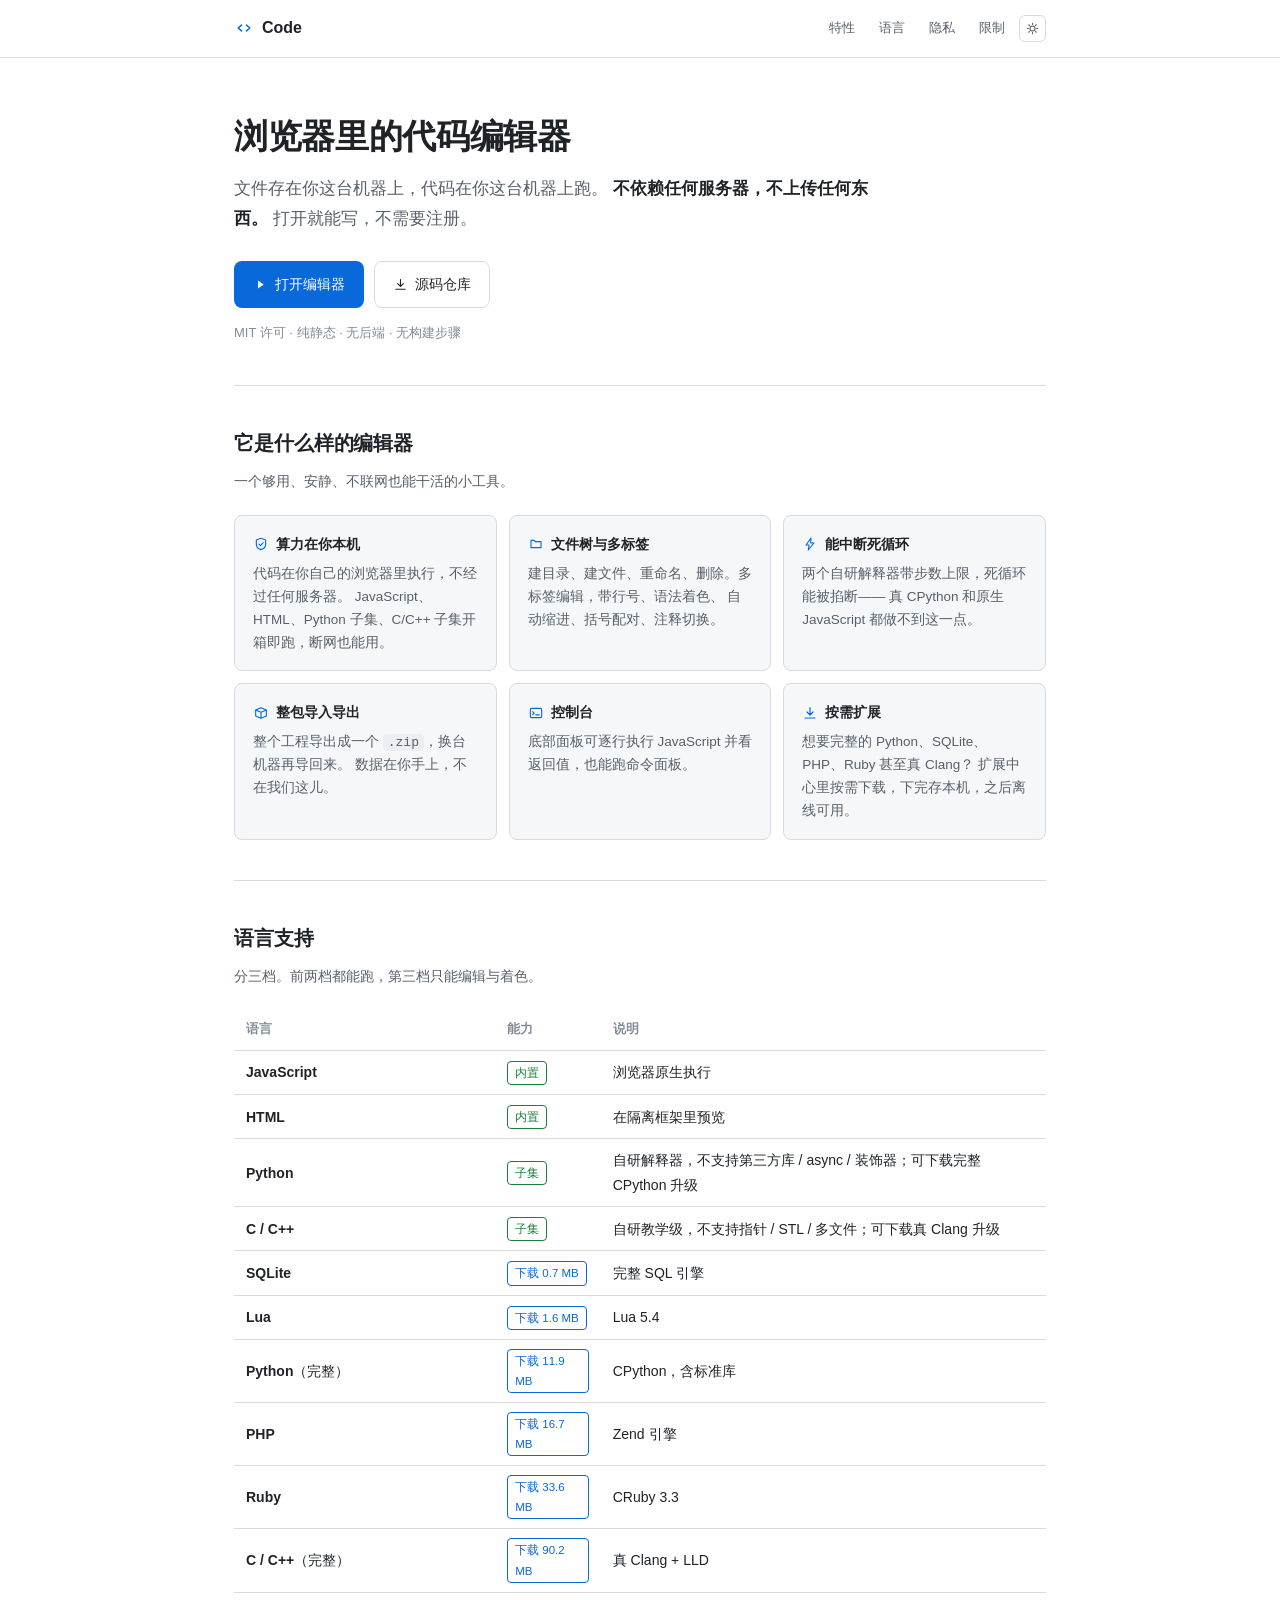
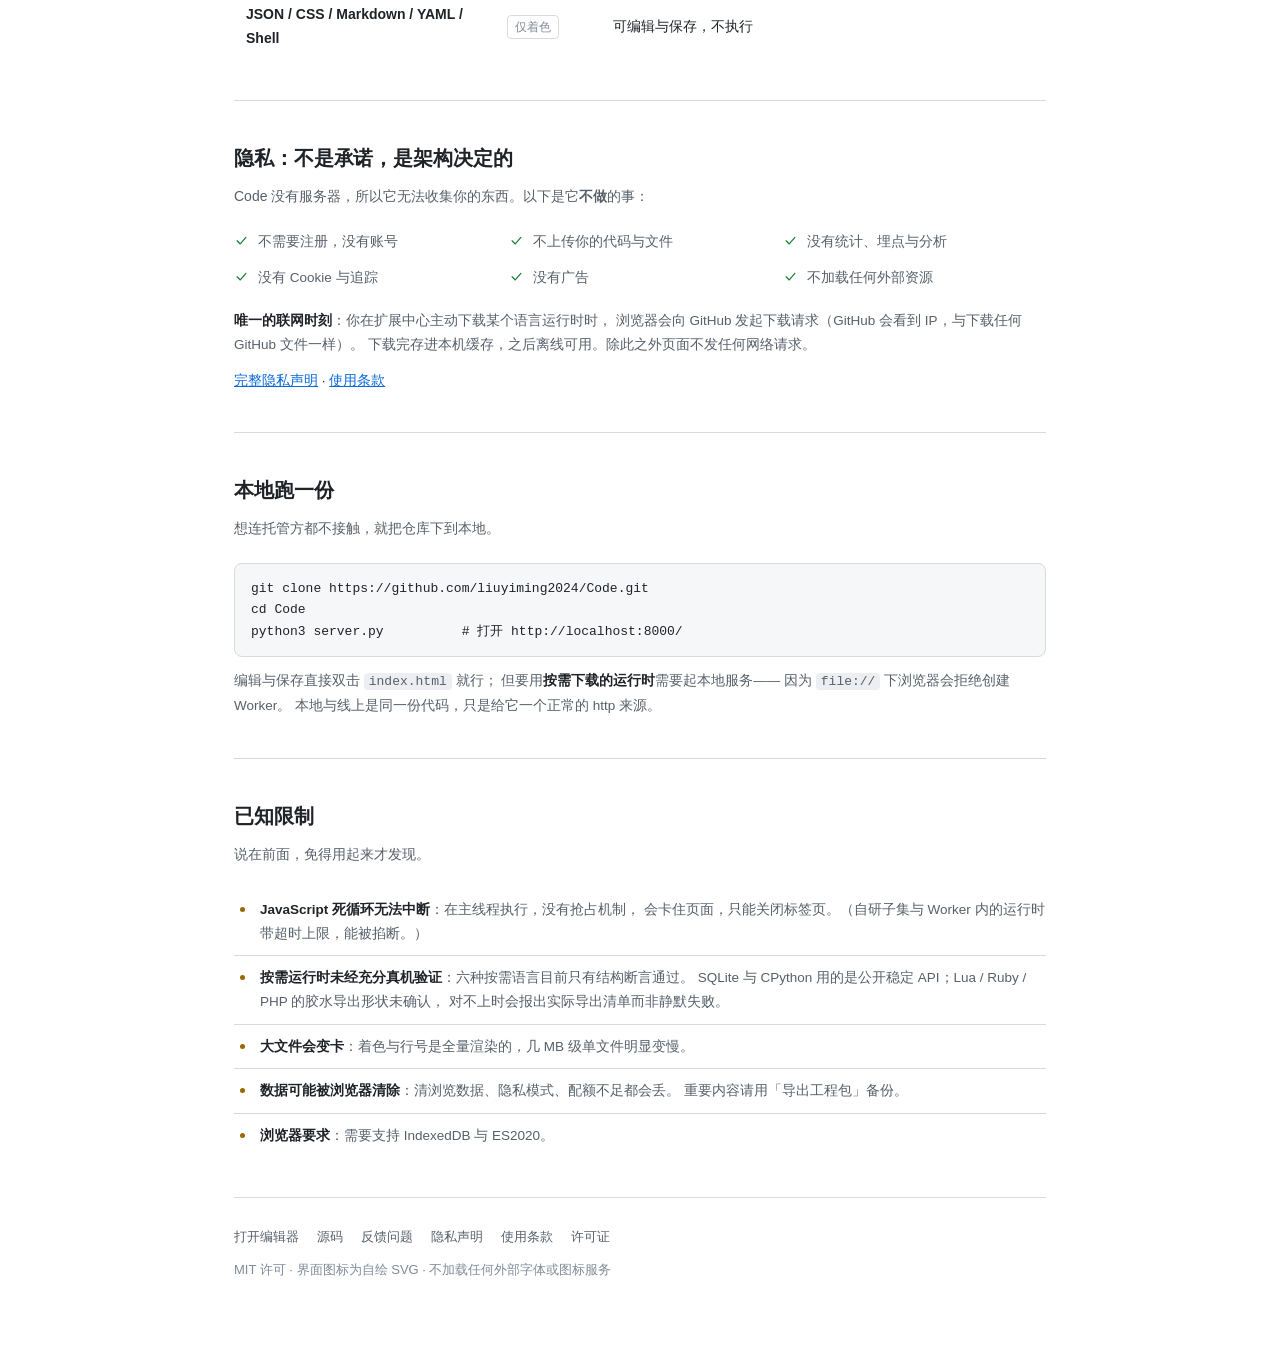
==== 发布页.html @ 34f2a929 "新增政策性文件与发布页：PRIVACY.md（隐私声明）、TERMS.md（使用条款）、发布页.html（自包含落地页）；关于对话框加入口" ====
<!DOCTYPE html>
<html lang="zh-CN" data-theme="dark">
<head>
<meta charset="utf-8">
<meta name="viewport" content="width=device-width, initial-scale=1">
<title>Code · 浏览器里的代码编辑器</title>
<meta name="description" content="跑在浏览器里的代码编辑器。文件存在本机，代码在本机执行，不依赖任何服务器。">
<style>
/* 自包含：内联样式，不加载任何外部字体、图标或脚本。
   配色为本项目的自有设计。 */

:root {
  --font-ui: -apple-system, BlinkMacSystemFont, "Segoe UI", "PingFang SC",
             "Hiragino Sans GB", "Microsoft YaHei", "Noto Sans CJK SC", sans-serif;
  --font-mono: ui-monospace, SFMono-Regular, "SF Mono", Menlo, Consolas,
               "Liberation Mono", "Courier New", "Noto Sans Mono CJK SC", monospace;
  --radius: 8px;
}

html[data-theme="dark"] {
  --bg: #1b1e23;
  --bg-2: #22262d;
  --bg-3: #2a2f37;
  --line: #333941;
  --fg: #d7dce2;
  --fg-2: #9aa4b0;
  --fg-3: #6b7480;
  --accent: #6aa9ff;
  --accent-fg: #0f1620;
  --danger: #ff7b72;
  --ok: #7ee787;
  --warn: #e3b341;
  --shadow: 0 8px 28px rgba(0,0,0,.45);
}

html[data-theme="light"] {
  --bg: #ffffff;
  --bg-2: #f6f7f9;
  --bg-3: #eceef2;
  --line: #d7dbe0;
  --fg: #1f2328;
  --fg-2: #57606a;
  --fg-3: #818b98;
  --accent: #0969da;
  --accent-fg: #ffffff;
  --danger: #cf222e;
  --ok: #1a7f37;
  --warn: #9a6700;
  --shadow: 0 8px 28px rgba(31,35,40,.12);
}

* { box-sizing: border-box; }

body {
  margin: 0;
  background: var(--bg);
  color: var(--fg);
  font-family: var(--font-ui);
  font-size: 15px;
  line-height: 1.75;
  -webkit-font-smoothing: antialiased;
}

.wrap { max-width: 860px; margin: 0 auto; padding: 0 24px 80px; }

/* ---------- 顶栏 ---------- */
header {
  position: sticky; top: 0; z-index: 10;
  background: var(--bg);
  border-bottom: 1px solid var(--line);
}
.hd {
  max-width: 860px; margin: 0 auto; padding: 12px 24px;
  display: flex; align-items: center; gap: 12px;
}
.brand { display: flex; align-items: center; gap: 8px; font-weight: 650; font-size: 16px; }
.brand svg { color: var(--accent); }
.hd nav { margin-left: auto; display: flex; gap: 4px; align-items: center; }
.hd nav a {
  color: var(--fg-2); text-decoration: none; font-size: 13px;
  padding: 5px 10px; border-radius: 6px;
}
.hd nav a:hover { background: var(--bg-2); color: var(--fg); }
.theme-btn {
  background: none; border: 1px solid var(--line); border-radius: 6px;
  color: var(--fg-2); cursor: pointer; padding: 5px; display: flex;
}
.theme-btn:hover { color: var(--fg); background: var(--bg-2); }

/* ---------- Hero ---------- */
.hero { padding: 56px 0 40px; }
h1 {
  font-size: 34px; line-height: 1.3; margin: 0 0 16px;
  letter-spacing: -.01em;
}
.lede { font-size: 17px; color: var(--fg-2); margin: 0 0 28px; max-width: 640px; }
.lede b { color: var(--fg); font-weight: 600; }

.cta { display: flex; gap: 10px; flex-wrap: wrap; margin-bottom: 14px; }
.btn {
  display: inline-flex; align-items: center; gap: 7px;
  padding: 10px 18px; border-radius: var(--radius);
  font-size: 14px; font-weight: 550; text-decoration: none;
  border: 1px solid transparent; cursor: pointer;
}
.btn svg { flex: none; }
.btn-primary { background: var(--accent); color: var(--accent-fg); }
.btn-primary:hover { filter: brightness(1.08); }
.btn-ghost { border-color: var(--line); color: var(--fg); }
.btn-ghost:hover { background: var(--bg-2); }

.note { font-size: 13px; color: var(--fg-3); margin: 0; }

/* ---------- 区块 ---------- */
section { padding: 40px 0; border-top: 1px solid var(--line); }
h2 { font-size: 20px; margin: 0 0 8px; letter-spacing: -.005em; }
.sub { color: var(--fg-2); font-size: 14px; margin: 0 0 22px; }

/* ---------- 特性卡片 ---------- */
.cards { display: grid; grid-template-columns: repeat(auto-fit, minmax(240px, 1fr)); gap: 12px; }
.card {
  background: var(--bg-2); border: 1px solid var(--line);
  border-radius: var(--radius); padding: 16px 18px;
}
.card h3 {
  margin: 0 0 6px; font-size: 14px; font-weight: 600;
  display: flex; align-items: center; gap: 7px;
}
.card h3 svg { color: var(--accent); flex: none; }
.card p { margin: 0; font-size: 13.5px; color: var(--fg-2); line-height: 1.7; }

/* ---------- 表格 ---------- */
.tbl { width: 100%; border-collapse: collapse; font-size: 14px; }
.tbl th, .tbl td {
  text-align: left; padding: 9px 12px;
  border-bottom: 1px solid var(--line);
}
.tbl th { color: var(--fg-3); font-weight: 600; font-size: 12.5px; }
.tbl td:first-child { font-weight: 550; }
.tbl tr:last-child td { border-bottom: none; }
.tier {
  display: inline-block; font-size: 11.5px; padding: 1px 7px;
  border-radius: 4px; border: 1px solid var(--line);
  color: var(--fg-2); font-weight: 500;
}
.tier-1 { border-color: var(--ok); color: var(--ok); }
.tier-2 { border-color: var(--accent); color: var(--accent); }
.tier-3 { color: var(--fg-3); }

/* ---------- 代码块 ---------- */
pre {
  background: var(--bg-2); border: 1px solid var(--line);
  border-radius: var(--radius); padding: 14px 16px; overflow-x: auto;
  font-family: var(--font-mono); font-size: 13px; line-height: 1.65;
  margin: 0 0 12px;
}
code { font-family: var(--font-mono); font-size: 13px; }
p code, li code {
  background: var(--bg-3); padding: 1px 5px; border-radius: 4px;
}

/* ---------- 隐私要点 ---------- */
.priv { display: grid; grid-template-columns: repeat(auto-fit, minmax(220px, 1fr)); gap: 12px; }
.priv-item {
  display: flex; gap: 9px; align-items: flex-start;
  font-size: 13.5px; color: var(--fg-2);
}
.priv-item svg { color: var(--ok); flex: none; margin-top: 3px; }

/* ---------- 限制 ---------- */
.limits { margin: 0; padding-left: 0; list-style: none; }
.limits li {
  padding: 10px 0 10px 26px; position: relative;
  font-size: 13.5px; color: var(--fg-2); border-bottom: 1px solid var(--line);
}
.limits li:last-child { border-bottom: none; }
.limits li::before {
  content: ""; position: absolute; left: 6px; top: 19px;
  width: 5px; height: 5px; border-radius: 50%; background: var(--warn);
}

/* ---------- 页脚 ---------- */
footer {
  border-top: 1px solid var(--line); padding: 28px 0 0;
  font-size: 13px; color: var(--fg-3);
}
footer a { color: var(--fg-2); text-decoration: none; }
footer a:hover { color: var(--accent); text-decoration: underline; }
.flinks { display: flex; gap: 18px; flex-wrap: wrap; margin-bottom: 10px; }

@media (max-width: 560px) {
  h1 { font-size: 27px; }
  .hero { padding: 36px 0 28px; }
  .hd nav a { padding: 5px 7px; }
}
</style>
</head>
<body>

<!-- 图标：全部自绘，不引用任何图标库 -->
<svg width="0" height="0" style="position:absolute" aria-hidden="true"><defs>
  <symbol id="i-brand" viewBox="0 0 24 24">
    <path d="M9 8.5 L5 12 L9 15.5" fill="none" stroke="currentColor" stroke-width="1.8" stroke-linecap="round" stroke-linejoin="round"/>
    <path d="M15 8.5 L19 12 L15 15.5" fill="none" stroke="currentColor" stroke-width="1.8" stroke-linecap="round" stroke-linejoin="round"/>
  </symbol>
  <symbol id="i-run" viewBox="0 0 24 24">
    <path d="M8 5.5 L17 12 L8 18.5 Z" fill="currentColor"/>
  </symbol>
  <symbol id="i-download" viewBox="0 0 24 24">
    <path d="M12 4v11M7.5 10.5 L12 15 L16.5 10.5" fill="none" stroke="currentColor" stroke-width="1.8" stroke-linecap="round" stroke-linejoin="round"/>
    <path d="M4.5 19.5h15" fill="none" stroke="currentColor" stroke-width="1.8" stroke-linecap="round"/>
  </symbol>
  <symbol id="i-sun" viewBox="0 0 24 24">
    <circle cx="12" cy="12" r="4" fill="none" stroke="currentColor" stroke-width="1.7"/>
    <path d="M12 3.5v2M12 18.5v2M3.5 12h2M18.5 12h2M6 6l1.4 1.4M16.6 16.6L18 18M18 6l-1.4 1.4M7.4 16.6L6 18" stroke="currentColor" stroke-width="1.7" stroke-linecap="round"/>
  </symbol>
  <symbol id="i-moon" viewBox="0 0 24 24">
    <path d="M20 14.5A8.5 8.5 0 0 1 9.5 4A8.5 8.5 0 1 0 20 14.5Z" fill="none" stroke="currentColor" stroke-width="1.7" stroke-linejoin="round"/>
  </symbol>
  <symbol id="i-check" viewBox="0 0 24 24">
    <path d="M5 12.5 L10 17.5 L19 7" fill="none" stroke="currentColor" stroke-width="2" stroke-linecap="round" stroke-linejoin="round"/>
  </symbol>
  <symbol id="i-shield" viewBox="0 0 24 24">
    <path d="M12 3.5 L19 6v6c0 4.2-2.9 7.3-7 8.5-4.1-1.2-7-4.3-7-8.5V6Z" fill="none" stroke="currentColor" stroke-width="1.7" stroke-linejoin="round"/>
    <path d="M9 12.2 L11.2 14.4 L15.2 10.2" fill="none" stroke="currentColor" stroke-width="1.7" stroke-linecap="round" stroke-linejoin="round"/>
  </symbol>
  <symbol id="i-bolt" viewBox="0 0 24 24">
    <path d="M13.5 3 L6 13.5h4.5L9.5 21 18 10.5h-5Z" fill="none" stroke="currentColor" stroke-width="1.7" stroke-linejoin="round"/>
  </symbol>
  <symbol id="i-box" viewBox="0 0 24 24">
    <path d="M4 7.5 L12 4 L20 7.5v9L12 20L4 16.5Z" fill="none" stroke="currentColor" stroke-width="1.7" stroke-linejoin="round"/>
    <path d="M4 7.5 L12 11L20 7.5M12 11v9" fill="none" stroke="currentColor" stroke-width="1.7" stroke-linejoin="round"/>
  </symbol>
  <symbol id="i-files" viewBox="0 0 24 24">
    <path d="M4.5 6.5h5l1.5 2h8.5v9h-15Z" fill="none" stroke="currentColor" stroke-width="1.7" stroke-linejoin="round"/>
  </symbol>
  <symbol id="i-term" viewBox="0 0 24 24">
    <rect x="3.5" y="5" width="17" height="14" rx="2" fill="none" stroke="currentColor" stroke-width="1.7"/>
    <path d="M7 10l2.2 2.2L7 14.4M11.8 14.8h5" fill="none" stroke="currentColor" stroke-width="1.7" stroke-linecap="round" stroke-linejoin="round"/>
  </symbol>
</defs></svg>

<header>
  <div class="hd">
    <div class="brand"><svg width="20" height="20"><use href="#i-brand"/></svg>Code</div>
    <nav>
      <a href="#features">特性</a>
      <a href="#langs">语言</a>
      <a href="#privacy">隐私</a>
      <a href="#limits">限制</a>
      <button class="theme-btn" id="theme" title="切换主题" aria-label="切换主题">
        <svg width="15" height="15"><use href="#i-moon"/></svg>
      </button>
    </nav>
  </div>
</header>

<div class="wrap">

  <div class="hero">
    <h1>浏览器里的代码编辑器</h1>
    <p class="lede">
      文件存在你这台机器上，代码在你这台机器上跑。
      <b>不依赖任何服务器，不上传任何东西。</b>
      打开就能写，不需要注册。
    </p>
    <div class="cta">
      <a class="btn btn-primary" href="./index.html">
        <svg width="15" height="15"><use href="#i-run"/></svg>打开编辑器
      </a>
      <a class="btn btn-ghost" href="https://github.com/liuyiming2024/Code">
        <svg width="15" height="15"><use href="#i-download"/></svg>源码仓库
      </a>
    </div>
    <p class="note">MIT 许可 · 纯静态 · 无后端 · 无构建步骤</p>
  </div>

  <section id="features">
    <h2>它是什么样的编辑器</h2>
    <p class="sub">一个够用、安静、不联网也能干活的小工具。</p>
    <div class="cards">
      <div class="card">
        <h3><svg width="16" height="16"><use href="#i-shield"/></svg>算力在你本机</h3>
        <p>代码在你自己的浏览器里执行，不经过任何服务器。
           JavaScript、HTML、Python 子集、C/C++ 子集开箱即跑，断网也能用。</p>
      </div>
      <div class="card">
        <h3><svg width="16" height="16"><use href="#i-files"/></svg>文件树与多标签</h3>
        <p>建目录、建文件、重命名、删除。多标签编辑，带行号、语法着色、
           自动缩进、括号配对、注释切换。</p>
      </div>
      <div class="card">
        <h3><svg width="16" height="16"><use href="#i-bolt"/></svg>能中断死循环</h3>
        <p>两个自研解释器带步数上限，死循环能被掐断——
           真 CPython 和原生 JavaScript 都做不到这一点。</p>
      </div>
      <div class="card">
        <h3><svg width="16" height="16"><use href="#i-box"/></svg>整包导入导出</h3>
        <p>整个工程导出成一个 <code>.zip</code>，换台机器再导回来。
           数据在你手上，不在我们这儿。</p>
      </div>
      <div class="card">
        <h3><svg width="16" height="16"><use href="#i-term"/></svg>控制台</h3>
        <p>底部面板可逐行执行 JavaScript 并看返回值，也能跑命令面板。</p>
      </div>
      <div class="card">
        <h3><svg width="16" height="16"><use href="#i-download"/></svg>按需扩展</h3>
        <p>想要完整的 Python、SQLite、PHP、Ruby 甚至真 Clang？
           扩展中心里按需下载，下完存本机，之后离线可用。</p>
      </div>
    </div>
  </section>

  <section id="langs">
    <h2>语言支持</h2>
    <p class="sub">分三档。前两档都能跑，第三档只能编辑与着色。</p>
    <table class="tbl">
      <thead>
        <tr><th>语言</th><th>能力</th><th>说明</th></tr>
      </thead>
      <tbody>
        <tr><td>JavaScript</td><td><span class="tier tier-1">内置</span></td><td>浏览器原生执行</td></tr>
        <tr><td>HTML</td><td><span class="tier tier-1">内置</span></td><td>在隔离框架里预览</td></tr>
        <tr><td>Python</td><td><span class="tier tier-1">子集</span></td><td>自研解释器，不支持第三方库 / async / 装饰器；可下载完整 CPython 升级</td></tr>
        <tr><td>C / C++</td><td><span class="tier tier-1">子集</span></td><td>自研教学级，不支持指针 / STL / 多文件；可下载真 Clang 升级</td></tr>
        <tr><td>SQLite</td><td><span class="tier tier-2">下载 0.7 MB</span></td><td>完整 SQL 引擎</td></tr>
        <tr><td>Lua</td><td><span class="tier tier-2">下载 1.6 MB</span></td><td>Lua 5.4</td></tr>
        <tr><td>Python（完整）</td><td><span class="tier tier-2">下载 11.9 MB</span></td><td>CPython，含标准库</td></tr>
        <tr><td>PHP</td><td><span class="tier tier-2">下载 16.7 MB</span></td><td>Zend 引擎</td></tr>
        <tr><td>Ruby</td><td><span class="tier tier-2">下载 33.6 MB</span></td><td>CRuby 3.3</td></tr>
        <tr><td>C / C++（完整）</td><td><span class="tier tier-2">下载 90.2 MB</span></td><td>真 Clang + LLD</td></tr>
        <tr><td>JSON / CSS / Markdown / YAML / Shell</td><td><span class="tier tier-3">仅着色</span></td><td>可编辑与保存，不执行</td></tr>
      </tbody>
    </table>
  </section>

  <section id="privacy">
    <h2>隐私：不是承诺，是架构决定的</h2>
    <p class="sub">
      Code 没有服务器，所以它无法收集你的东西。以下是它<b>不做</b>的事：
    </p>
    <div class="priv">
      <div class="priv-item"><svg width="15" height="15"><use href="#i-check"/></svg>不需要注册，没有账号</div>
      <div class="priv-item"><svg width="15" height="15"><use href="#i-check"/></svg>不上传你的代码与文件</div>
      <div class="priv-item"><svg width="15" height="15"><use href="#i-check"/></svg>没有统计、埋点与分析</div>
      <div class="priv-item"><svg width="15" height="15"><use href="#i-check"/></svg>没有 Cookie 与追踪</div>
      <div class="priv-item"><svg width="15" height="15"><use href="#i-check"/></svg>没有广告</div>
      <div class="priv-item"><svg width="15" height="15"><use href="#i-check"/></svg>不加载任何外部资源</div>
    </div>
    <p style="margin:20px 0 0;font-size:13.5px;color:var(--fg-2)">
      <b style="color:var(--fg)">唯一的联网时刻</b>：你在扩展中心主动下载某个语言运行时时，
      浏览器会向 GitHub 发起下载请求（GitHub 会看到 IP，与下载任何 GitHub 文件一样）。
      下载完存进本机缓存，之后离线可用。除此之外页面不发任何网络请求。
    </p>
    <p style="margin:12px 0 0;font-size:13.5px">
      <a href="PRIVACY.md" style="color:var(--accent)">完整隐私声明</a> ·
      <a href="TERMS.md" style="color:var(--accent)">使用条款</a>
    </p>
  </section>

  <section id="start">
    <h2>本地跑一份</h2>
    <p class="sub">想连托管方都不接触，就把仓库下到本地。</p>
<pre><code>git clone https://github.com/liuyiming2024/Code.git
cd Code
python3 server.py          # 打开 http://localhost:8000/</code></pre>
    <p style="font-size:13.5px;color:var(--fg-2);margin:0">
      编辑与保存直接双击 <code>index.html</code> 就行；
      但要用<b style="color:var(--fg)">按需下载的运行时</b>需要起本地服务——
      因为 <code>file://</code> 下浏览器会拒绝创建 Worker。
      本地与线上是同一份代码，只是给它一个正常的 http 来源。
    </p>
  </section>

  <section id="limits">
    <h2>已知限制</h2>
    <p class="sub">说在前面，免得用起来才发现。</p>
    <ul class="limits">
      <li><b style="color:var(--fg)">JavaScript 死循环无法中断</b>：在主线程执行，没有抢占机制，
        会卡住页面，只能关闭标签页。（自研子集与 Worker 内的运行时带超时上限，能被掐断。）</li>
      <li><b style="color:var(--fg)">按需运行时未经充分真机验证</b>：六种按需语言目前只有结构断言通过。
        SQLite 与 CPython 用的是公开稳定 API；Lua / Ruby / PHP 的胶水导出形状未确认，
        对不上时会报出实际导出清单而非静默失败。</li>
      <li><b style="color:var(--fg)">大文件会变卡</b>：着色与行号是全量渲染的，几 MB 级单文件明显变慢。</li>
      <li><b style="color:var(--fg)">数据可能被浏览器清除</b>：清浏览数据、隐私模式、配额不足都会丢。
        重要内容请用「导出工程包」备份。</li>
      <li><b style="color:var(--fg)">浏览器要求</b>：需要支持 IndexedDB 与 ES2020。</li>
    </ul>
  </section>

  <footer>
    <div class="flinks">
      <a href="./index.html">打开编辑器</a>
      <a href="https://github.com/liuyiming2024/Code">源码</a>
      <a href="https://github.com/liuyiming2024/Code/issues">反馈问题</a>
      <a href="PRIVACY.md">隐私声明</a>
      <a href="TERMS.md">使用条款</a>
      <a href="LICENSE">许可证</a>
    </div>
    <div>MIT 许可 · 界面图标为自绘 SVG · 不加载任何外部字体或图标服务</div>
  </footer>

</div>

<script>
/* 主题：跟随系统，可手动切。存 localStorage，仅本机。 */
(function () {
  var root = document.documentElement;
  var KEY = 'code-landing-theme';
  var saved = null;
  try { saved = localStorage.getItem(KEY); } catch (e) { }
  var mq = window.matchMedia && window.matchMedia('(prefers-color-scheme: light)');
  function apply(t) {
    root.setAttribute('data-theme', t);
    var use = document.querySelector('#theme use');
    if (use) use.setAttribute('href', t === 'light' ? '#i-sun' : '#i-moon');
  }
  apply(saved || (mq && mq.matches ? 'light' : 'dark'));
  document.getElementById('theme').onclick = function () {
    var next = root.getAttribute('data-theme') === 'light' ? 'dark' : 'light';
    apply(next);
    try { localStorage.setItem(KEY, next); } catch (e) { }
  };
  if (mq && !saved) {
    mq.addEventListener('change', function (e) { apply(e.matches ? 'light' : 'dark'); });
  }
})();
</script>
</body>
</html>
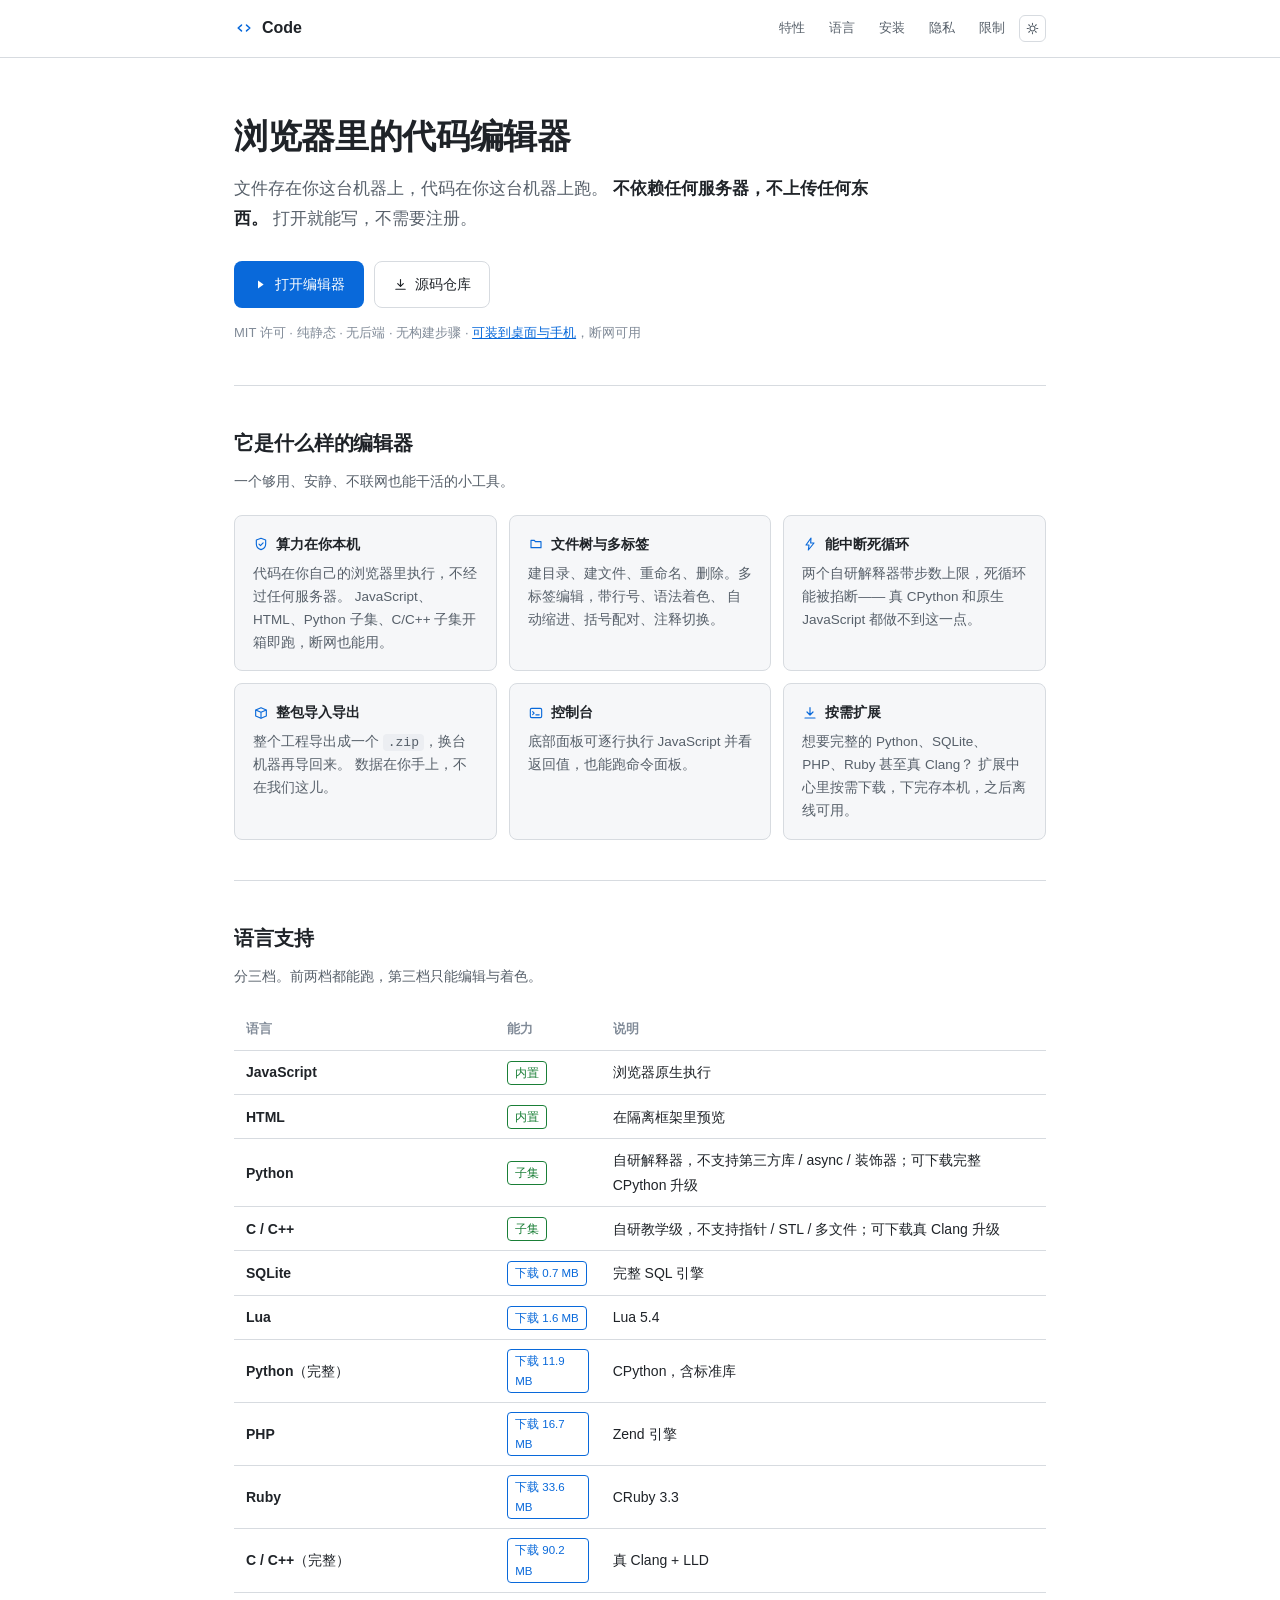
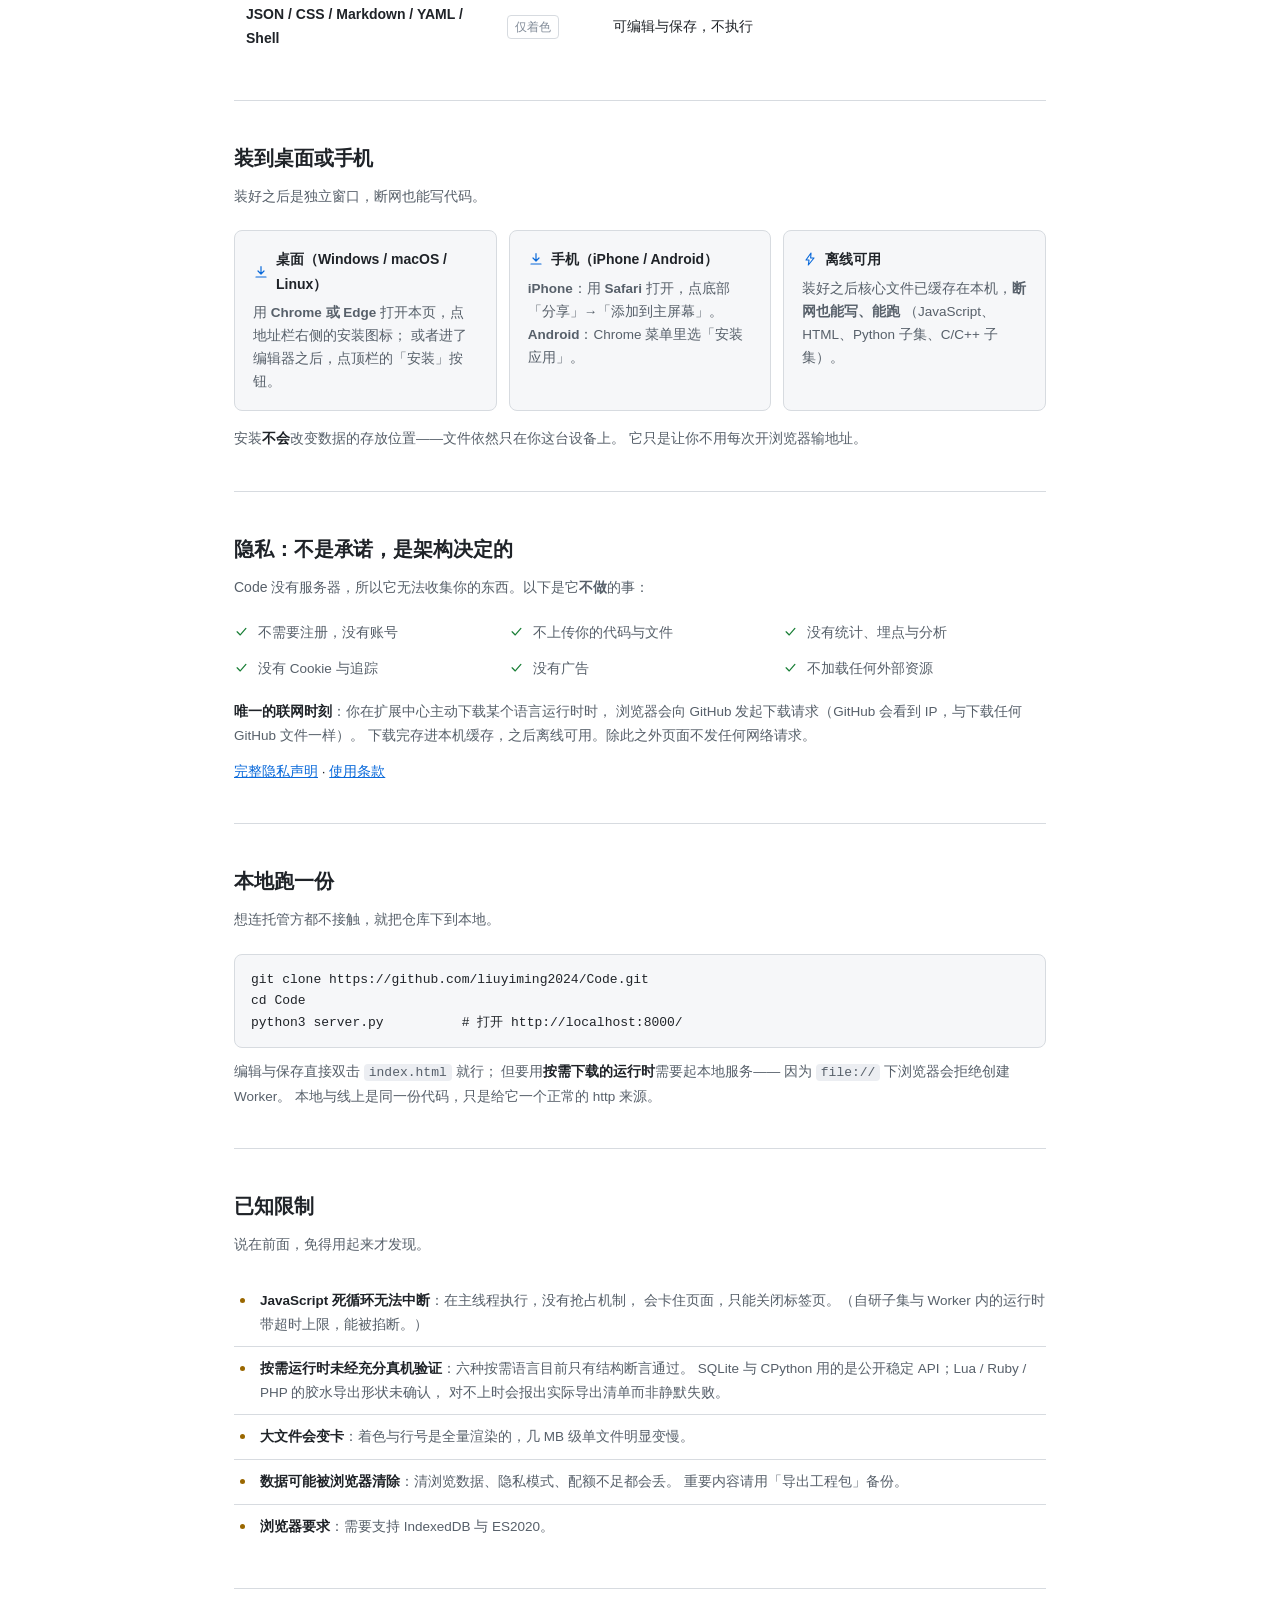
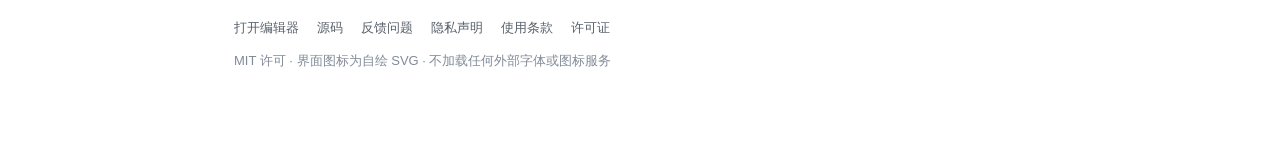
==== commit e30e7e80: "APP 版与桌面版上线：PWA manifest + sw.js 离线缓存 + 自绘图标；顶栏安装按钮与更新提示；桌面窗口控制栏避让；发布页与 README 说明安装方式" ====
--- a/发布页.html
+++ b/发布页.html
@@ -246,6 +246,7 @@
     <nav>
       <a href="#features">特性</a>
       <a href="#langs">语言</a>
+      <a href="#install">安装</a>
       <a href="#privacy">隐私</a>
       <a href="#limits">限制</a>
       <button class="theme-btn" id="theme" title="切换主题" aria-label="切换主题">
@@ -272,7 +273,7 @@
         <svg width="15" height="15"><use href="#i-download"/></svg>源码仓库
       </a>
     </div>
-    <p class="note">MIT 许可 · 纯静态 · 无后端 · 无构建步骤</p>
+    <p class="note">MIT 许可 · 纯静态 · 无后端 · 无构建步骤 · <a href="#install" style="color:var(--accent)">可装到桌面与手机</a>，断网可用</p>
   </div>
 
   <section id="features">
@@ -332,6 +333,32 @@
         <tr><td>JSON / CSS / Markdown / YAML / Shell</td><td><span class="tier tier-3">仅着色</span></td><td>可编辑与保存，不执行</td></tr>
       </tbody>
     </table>
+  </section>
+
+  <section id="install">
+    <h2>装到桌面或手机</h2>
+    <p class="sub">装好之后是独立窗口，断网也能写代码。</p>
+    <div class="cards">
+      <div class="card">
+        <h3><svg width="16" height="16"><use href="#i-download"/></svg>桌面（Windows / macOS / Linux）</h3>
+        <p>用 <b>Chrome 或 Edge</b> 打开本页，点地址栏右侧的安装图标；
+           或者进了编辑器之后，点顶栏的「安装」按钮。</p>
+      </div>
+      <div class="card">
+        <h3><svg width="16" height="16"><use href="#i-download"/></svg>手机（iPhone / Android）</h3>
+        <p><b>iPhone</b>：用 <b>Safari</b> 打开，点底部「分享」→「添加到主屏幕」。
+           <b>Android</b>：Chrome 菜单里选「安装应用」。</p>
+      </div>
+      <div class="card">
+        <h3><svg width="16" height="16"><use href="#i-bolt"/></svg>离线可用</h3>
+        <p>装好之后核心文件已缓存在本机，<b>断网也能写、能跑</b>
+           （JavaScript、HTML、Python 子集、C/C++ 子集）。</p>
+      </div>
+    </div>
+    <p style="margin:16px 0 0;font-size:13.5px;color:var(--fg-2)">
+      安装<b style="color:var(--fg)">不会</b>改变数据的存放位置——文件依然只在你这台设备上。
+      它只是让你不用每次开浏览器输地址。
+    </p>
   </section>
 
   <section id="privacy">
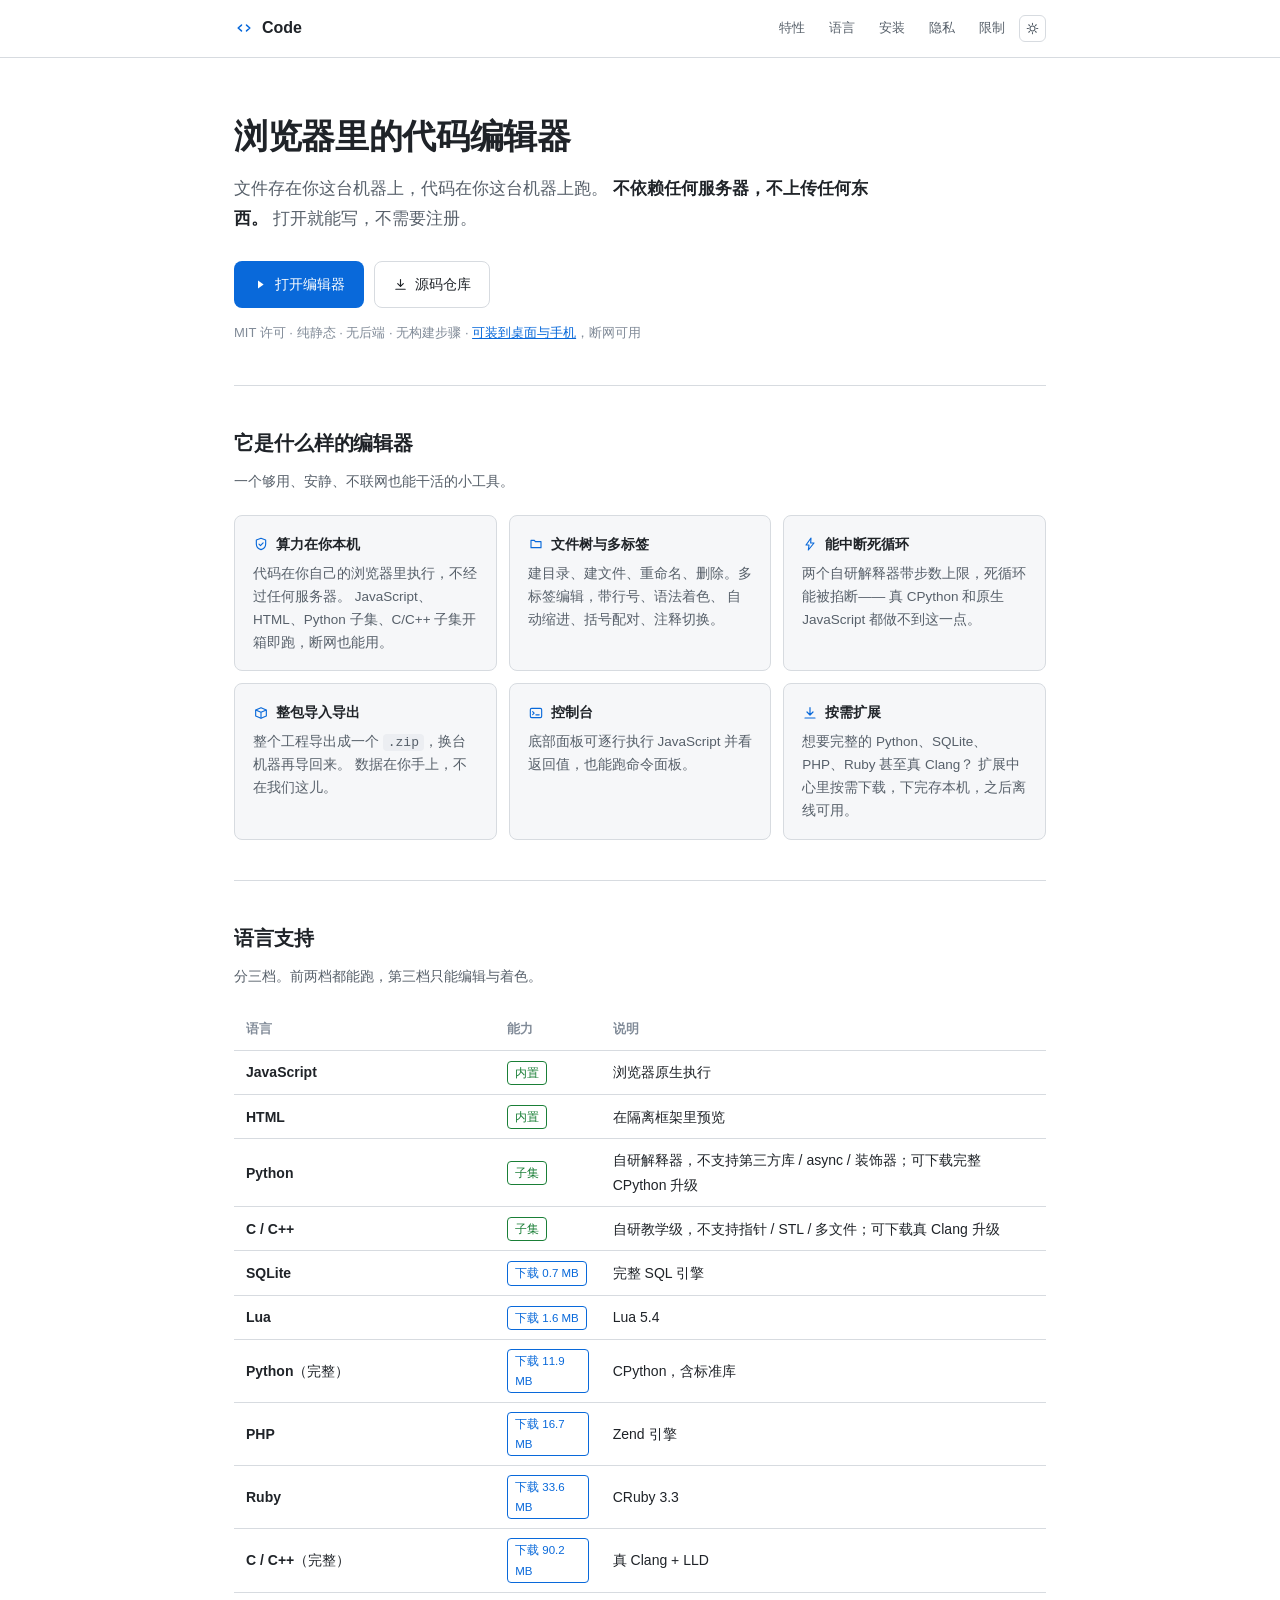
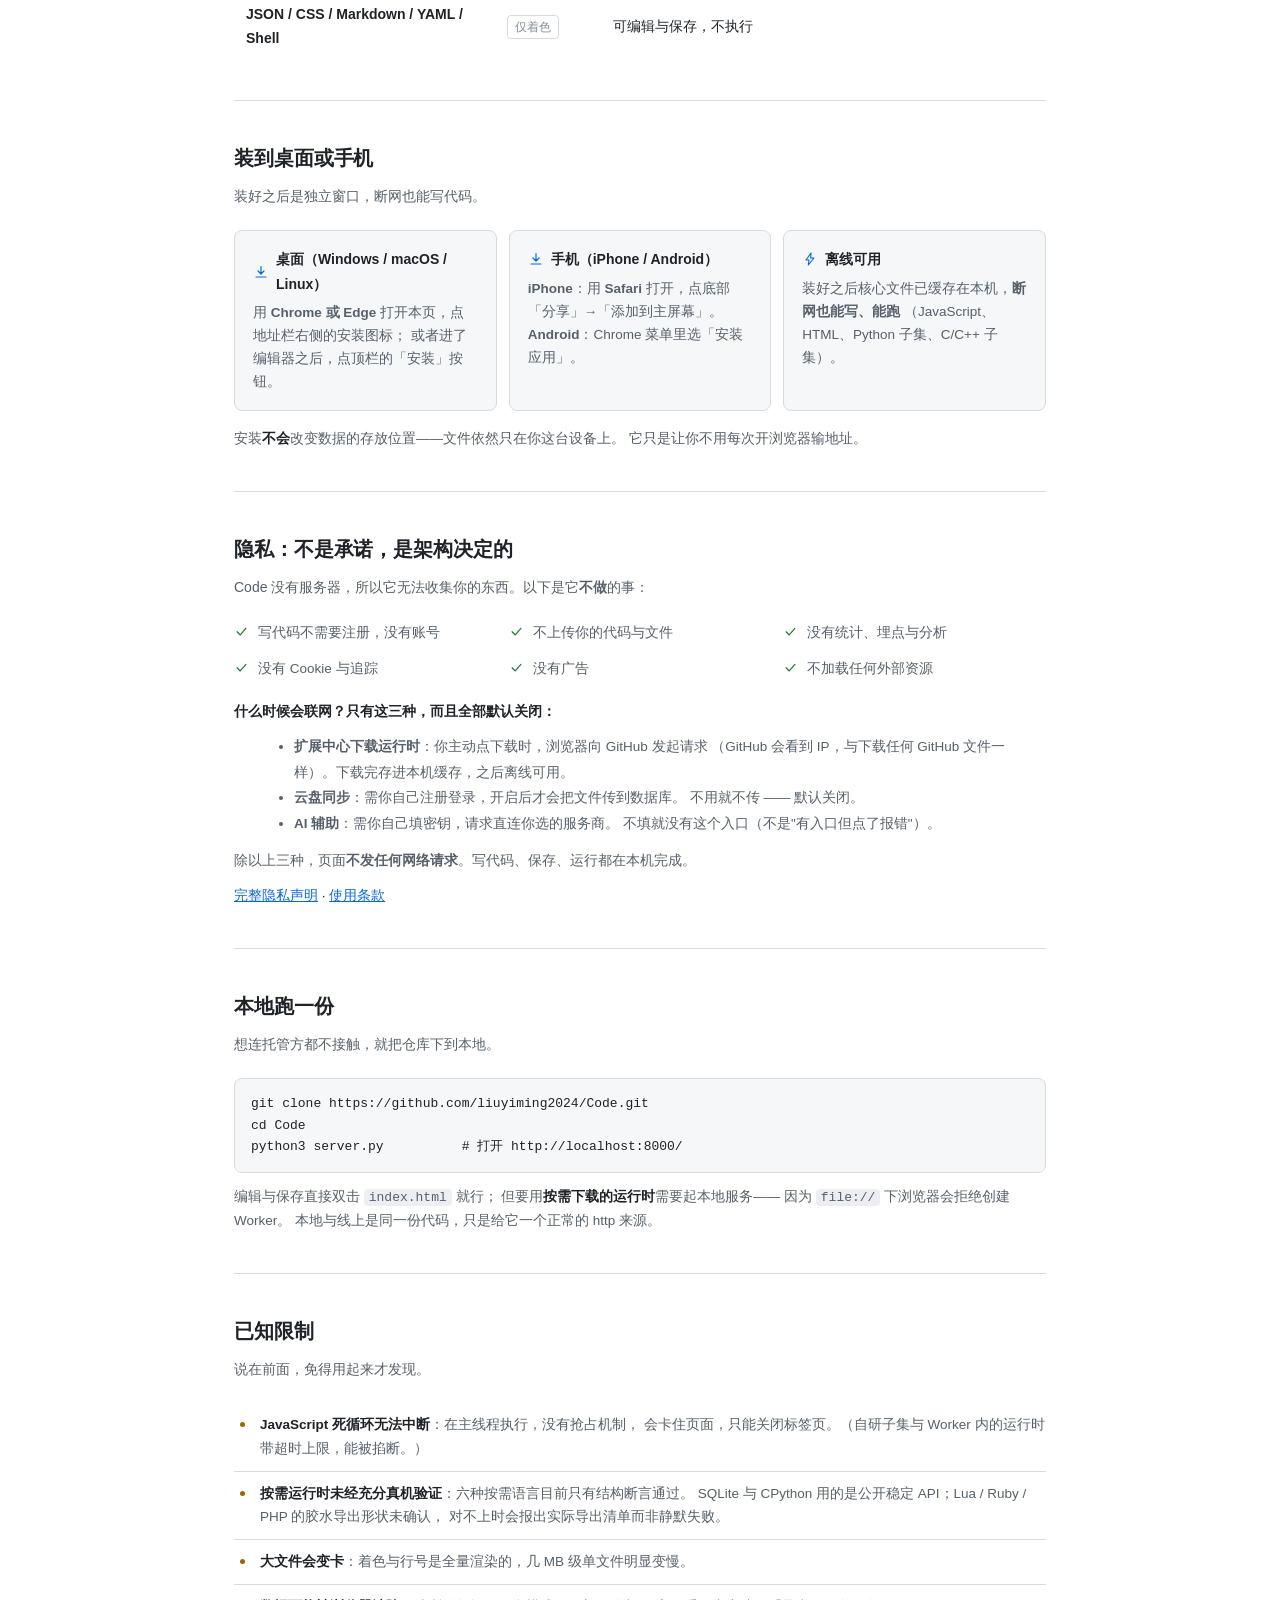
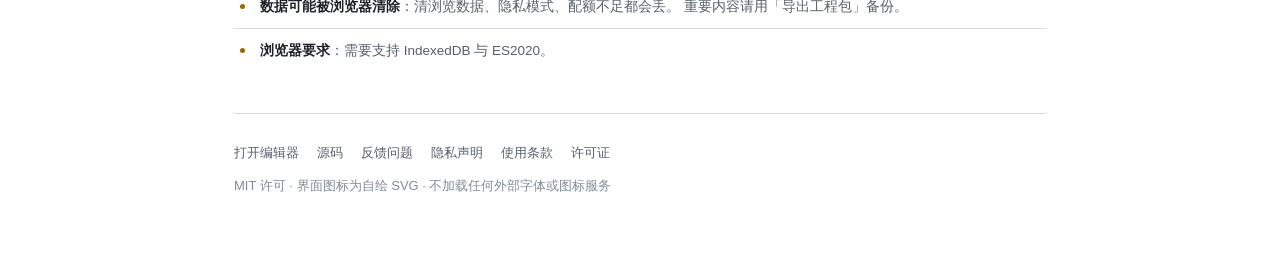
==== commit db7bb226: "集中处理协作区 43 条要求：离线清单自动提取、扩展中心标暂不可用与许可证、控制台会话、未保存圆点、标签与展开状态持久化、侧栏按钮与PWA快捷方式、导出时间戳、预览关闭出口、AI结果出口、换行行号实测" ====
--- a/发布页.html
+++ b/发布页.html
@@ -367,17 +367,29 @@
       Code 没有服务器，所以它无法收集你的东西。以下是它<b>不做</b>的事：
     </p>
     <div class="priv">
-      <div class="priv-item"><svg width="15" height="15"><use href="#i-check"/></svg>不需要注册，没有账号</div>
+      <div class="priv-item"><svg width="15" height="15"><use href="#i-check"/></svg>写代码不需要注册，没有账号</div>
       <div class="priv-item"><svg width="15" height="15"><use href="#i-check"/></svg>不上传你的代码与文件</div>
       <div class="priv-item"><svg width="15" height="15"><use href="#i-check"/></svg>没有统计、埋点与分析</div>
       <div class="priv-item"><svg width="15" height="15"><use href="#i-check"/></svg>没有 Cookie 与追踪</div>
       <div class="priv-item"><svg width="15" height="15"><use href="#i-check"/></svg>没有广告</div>
       <div class="priv-item"><svg width="15" height="15"><use href="#i-check"/></svg>不加载任何外部资源</div>
     </div>
+    <!-- E-026：这里以前写"唯一的联网时刻""除此之外不发任何网络请求"，
+         但云盘要登录、AI 会把代码发往服务商 —— 而发布页是新访客的第一屏，
+         还专门设了隐私区块来取信于人，说反了比不说更糟。 -->
     <p style="margin:20px 0 0;font-size:13.5px;color:var(--fg-2)">
-      <b style="color:var(--fg)">唯一的联网时刻</b>：你在扩展中心主动下载某个语言运行时时，
-      浏览器会向 GitHub 发起下载请求（GitHub 会看到 IP，与下载任何 GitHub 文件一样）。
-      下载完存进本机缓存，之后离线可用。除此之外页面不发任何网络请求。
+      <b style="color:var(--fg)">什么时候会联网？只有这三种，而且全部默认关闭：</b>
+    </p>
+    <ul style="margin:10px 0 0 20px;font-size:13.5px;color:var(--fg-2);line-height:1.9">
+      <li><b>扩展中心下载运行时</b>：你主动点下载时，浏览器向 GitHub 发起请求
+        （GitHub 会看到 IP，与下载任何 GitHub 文件一样）。下载完存进本机缓存，之后离线可用。</li>
+      <li><b>云盘同步</b>：需你自己注册登录，开启后才会把文件传到数据库。
+        不用就不传 —— 默认关闭。</li>
+      <li><b>AI 辅助</b>：需你自己填密钥，请求直连你选的服务商。
+        不填就没有这个入口（不是"有入口但点了报错"）。</li>
+    </ul>
+    <p style="margin:12px 0 0;font-size:13.5px;color:var(--fg-2)">
+      除以上三种，页面<b>不发任何网络请求</b>。写代码、保存、运行都在本机完成。
     </p>
     <p style="margin:12px 0 0;font-size:13.5px">
       <a href="PRIVACY.md" style="color:var(--accent)">完整隐私声明</a> ·
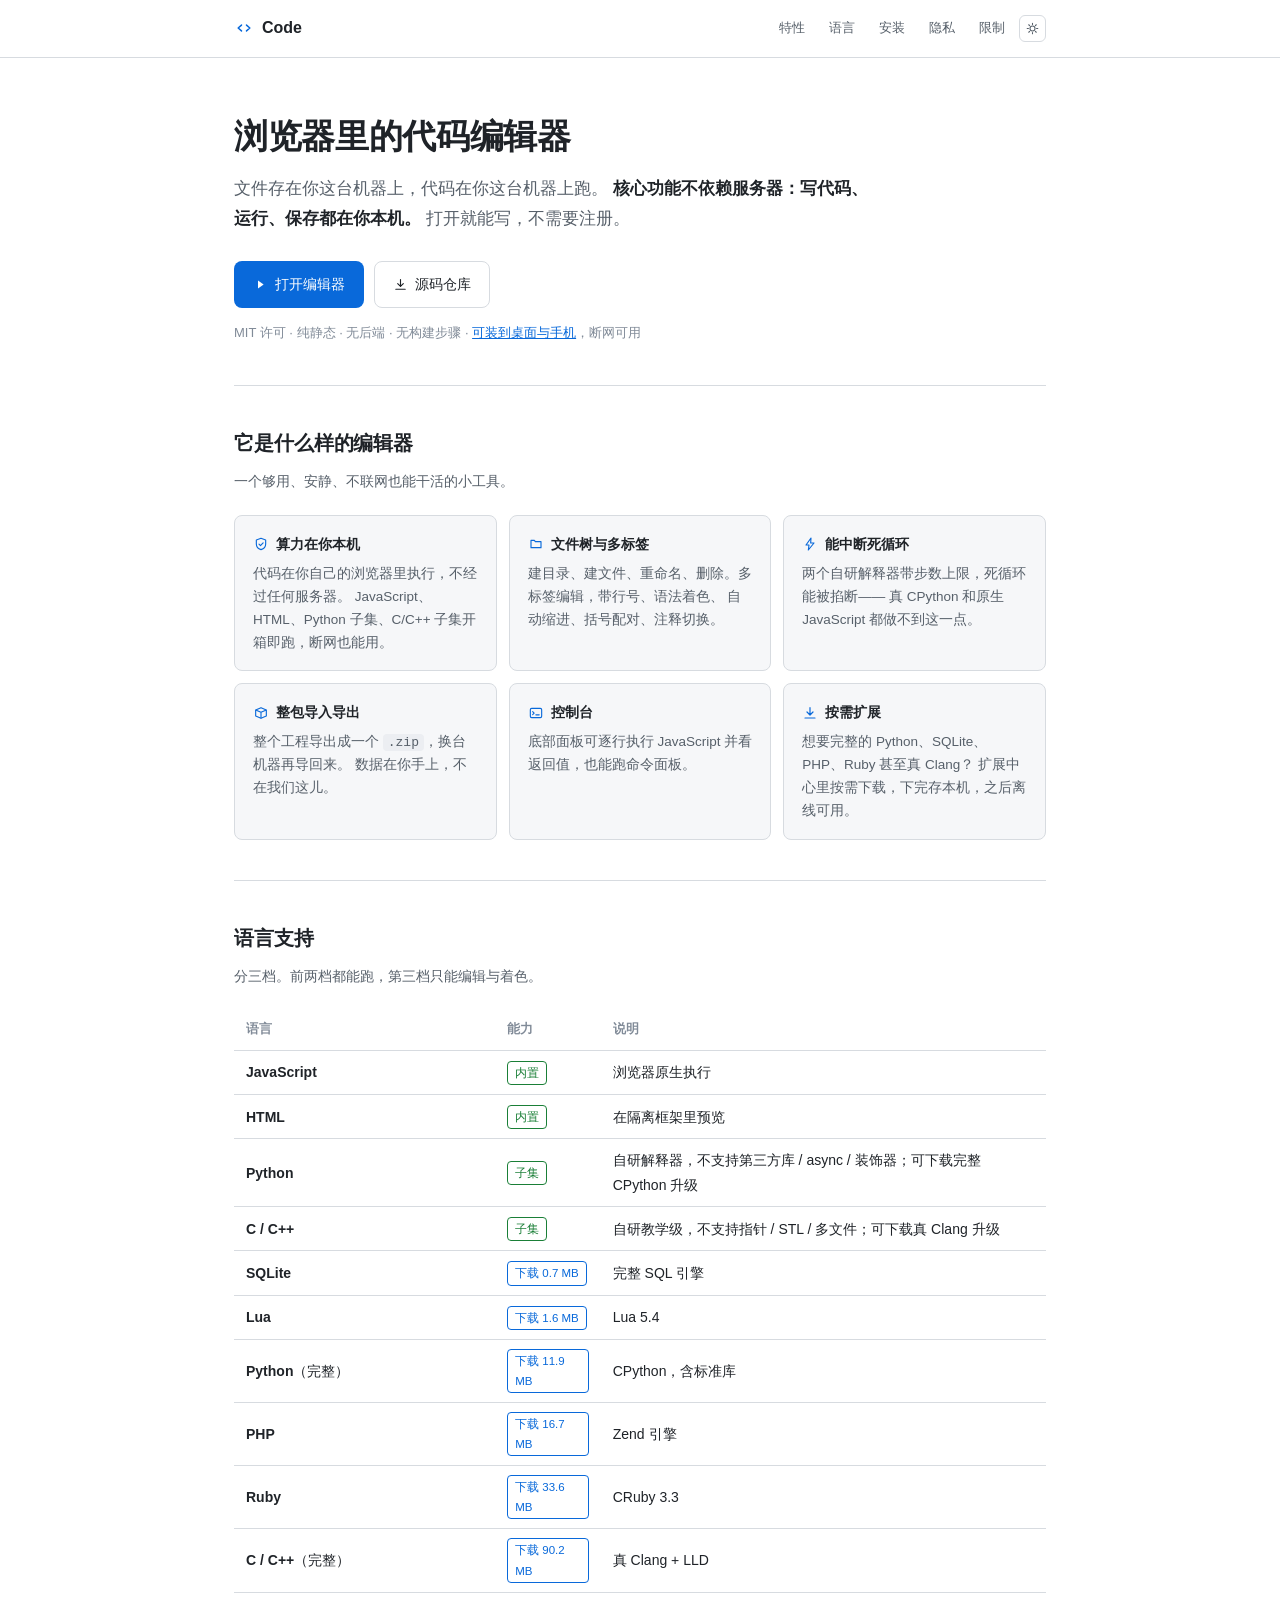
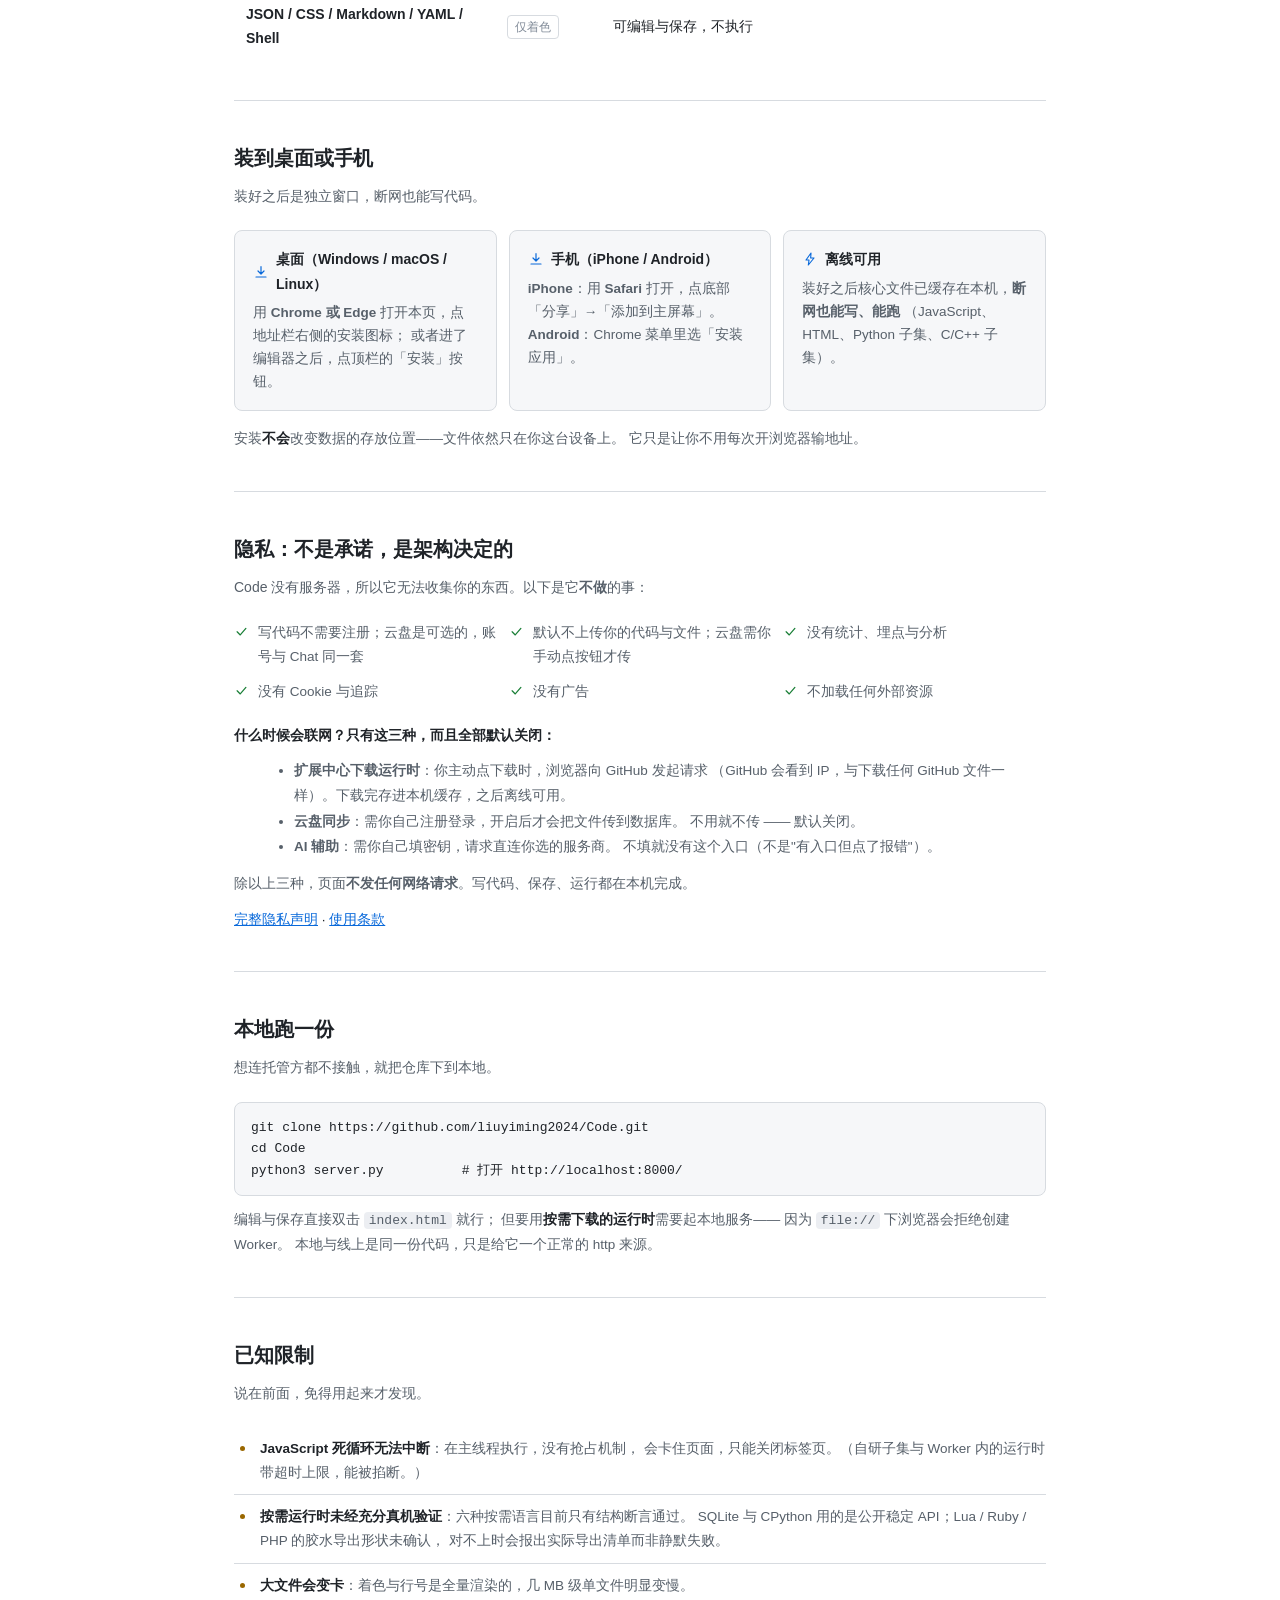
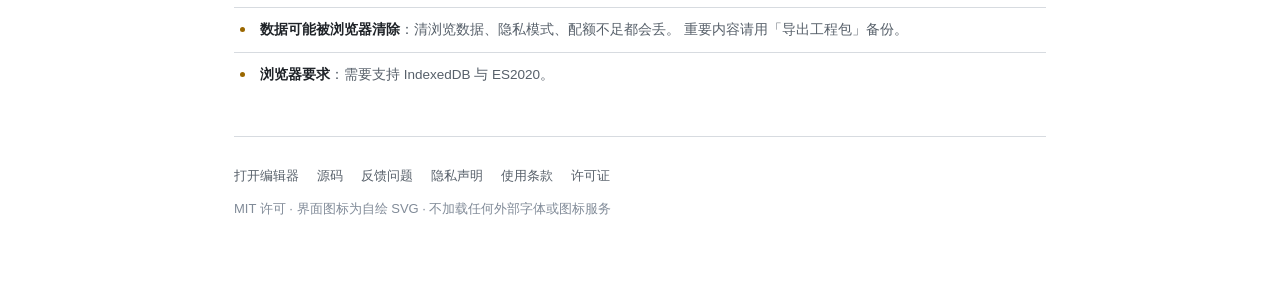
==== commit 10ca0c74: "堵住数据丢失窗口（判据取自 Chat 体验官报告）：①自动保存失败不再静默——setTimeout 里的 rejected Promise 此前无人接，界面一字不显，现在发 save-fail 事件+" ====
--- a/发布页.html
+++ b/发布页.html
@@ -262,7 +262,7 @@
     <h1>浏览器里的代码编辑器</h1>
     <p class="lede">
       文件存在你这台机器上，代码在你这台机器上跑。
-      <b>不依赖任何服务器，不上传任何东西。</b>
+      <b>核心功能不依赖服务器：写代码、运行、保存都在你本机。</b>
       打开就能写，不需要注册。
     </p>
     <div class="cta">
@@ -367,8 +367,8 @@
       Code 没有服务器，所以它无法收集你的东西。以下是它<b>不做</b>的事：
     </p>
     <div class="priv">
-      <div class="priv-item"><svg width="15" height="15"><use href="#i-check"/></svg>写代码不需要注册，没有账号</div>
-      <div class="priv-item"><svg width="15" height="15"><use href="#i-check"/></svg>不上传你的代码与文件</div>
+      <div class="priv-item"><svg width="15" height="15"><use href="#i-check"/></svg>写代码不需要注册；云盘是可选的，账号与 Chat 同一套</div>
+      <div class="priv-item"><svg width="15" height="15"><use href="#i-check"/></svg>默认不上传你的代码与文件；云盘需你手动点按钮才传</div>
       <div class="priv-item"><svg width="15" height="15"><use href="#i-check"/></svg>没有统计、埋点与分析</div>
       <div class="priv-item"><svg width="15" height="15"><use href="#i-check"/></svg>没有 Cookie 与追踪</div>
       <div class="priv-item"><svg width="15" height="15"><use href="#i-check"/></svg>没有广告</div>
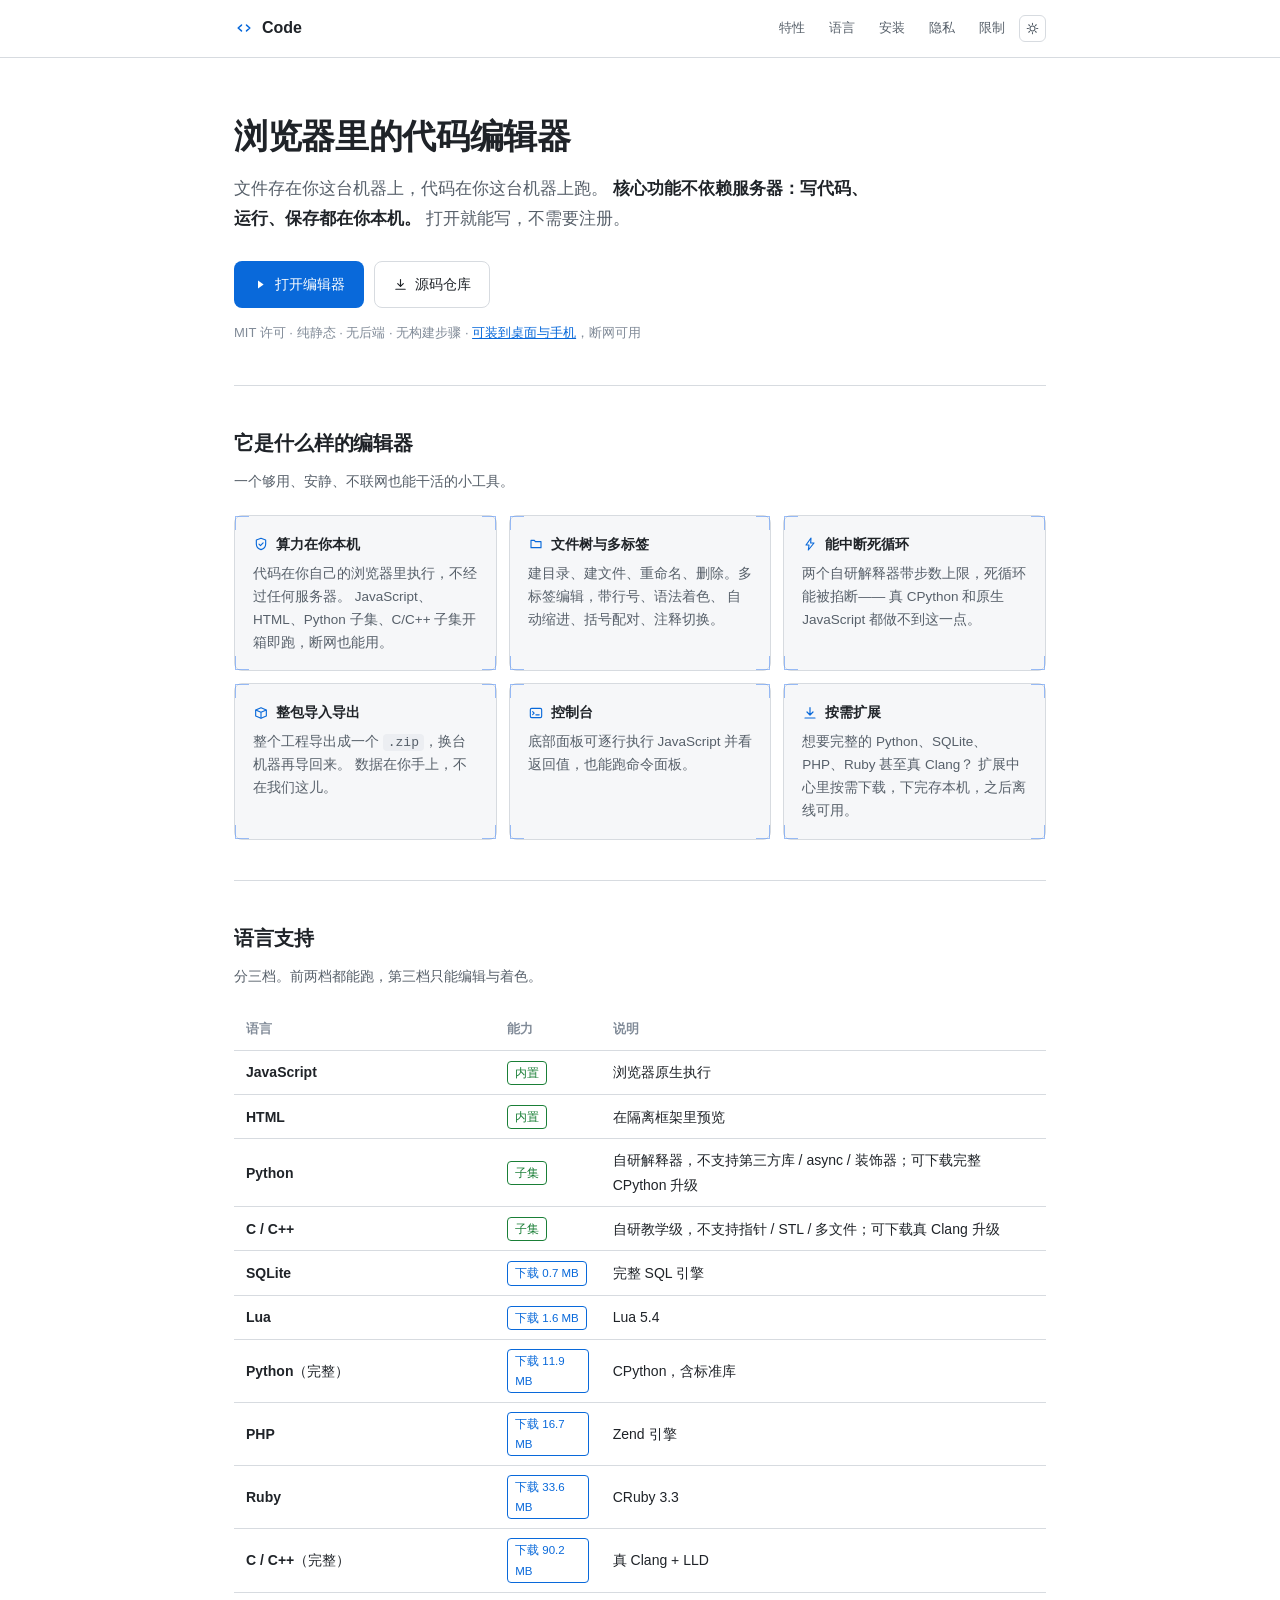
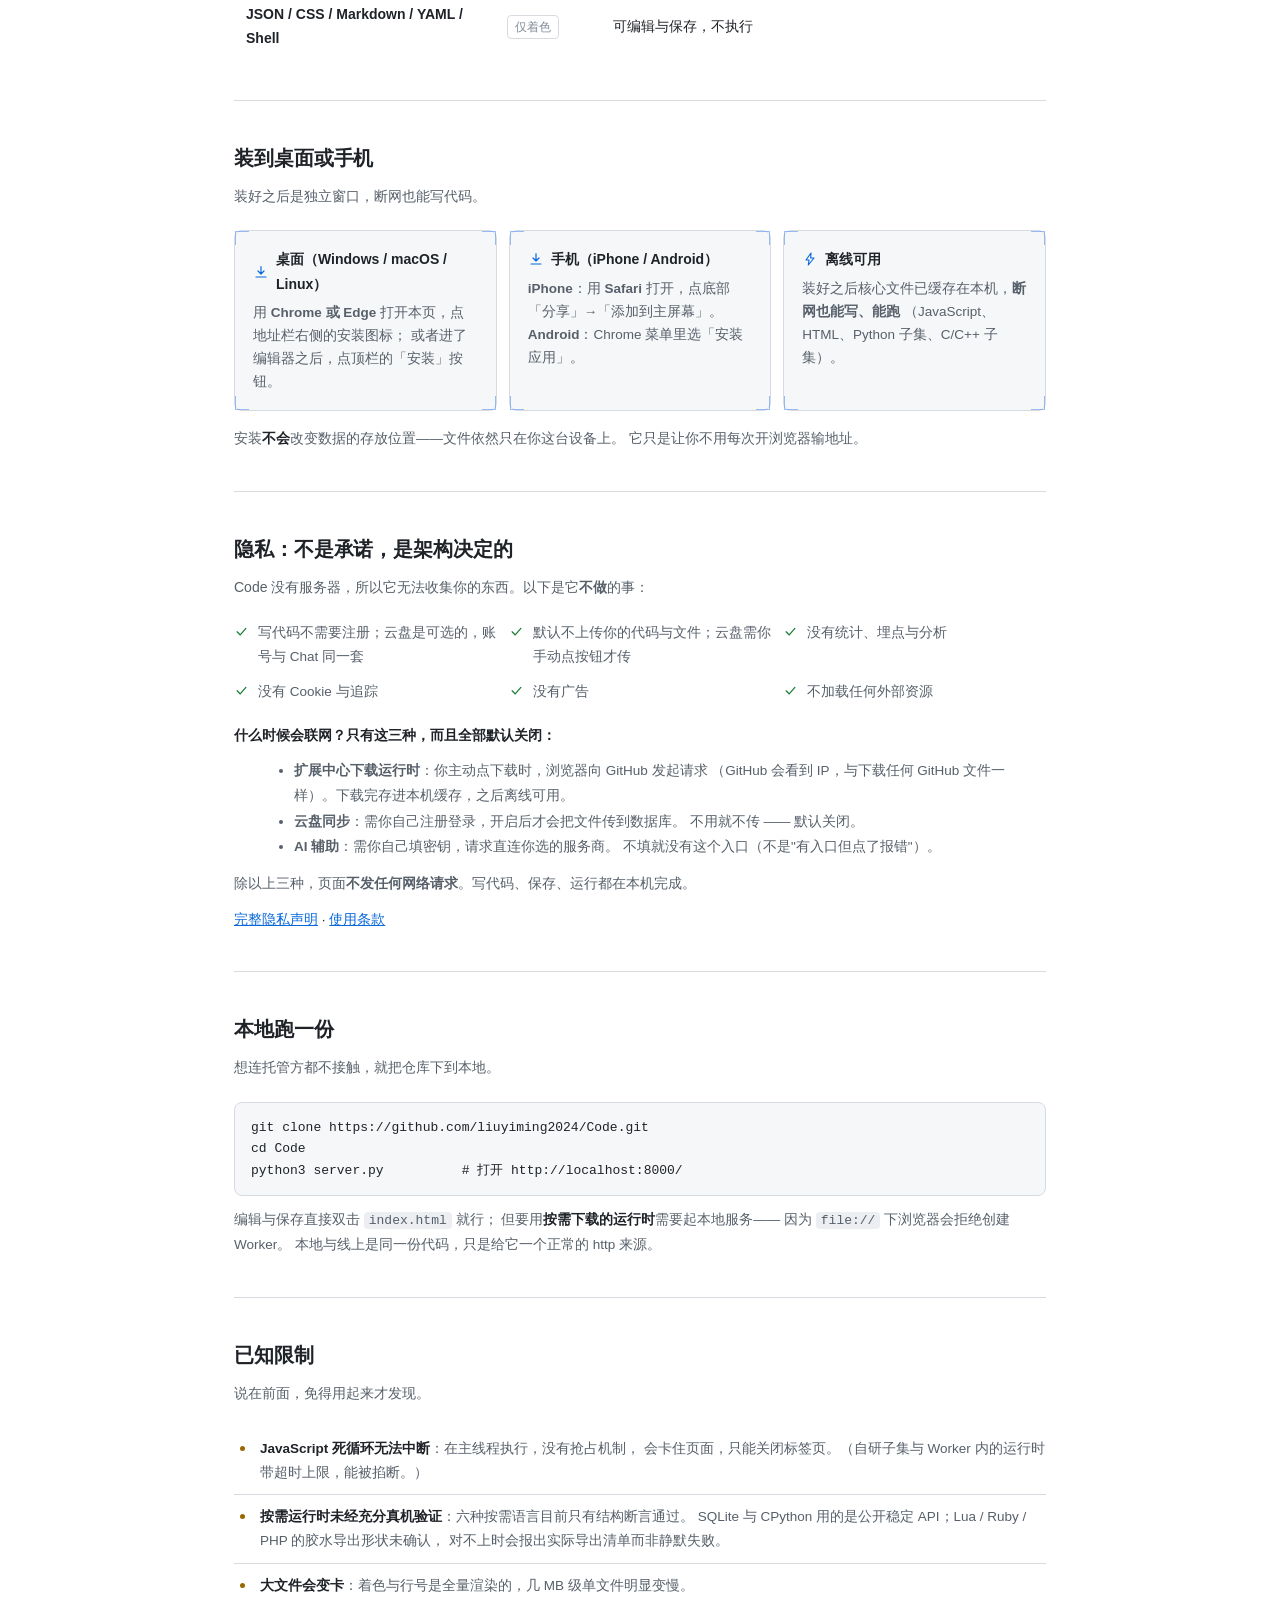
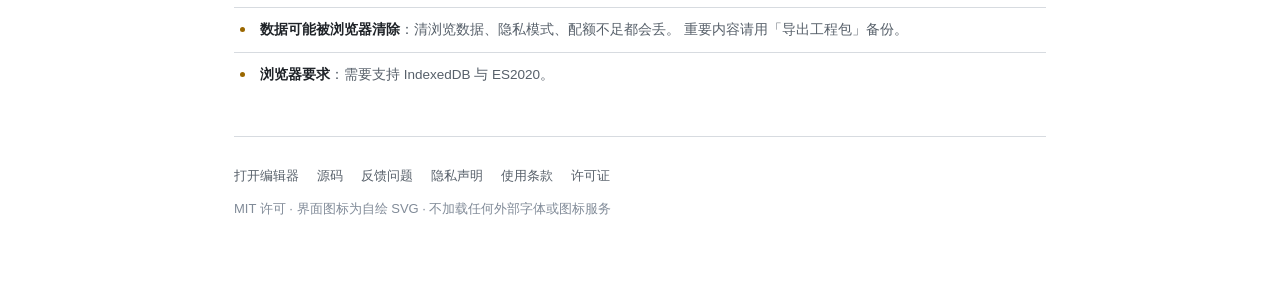
==== commit 976faf27: "style: 引用样式库 css_effect_map_collection 追加视觉效果（毛玻璃/滚动指示器/四角边框/气泡背景）" ====
--- a/发布页.html
+++ b/发布页.html
@@ -193,6 +193,142 @@
   .hero { padding: 36px 0 28px; }
   .hd nav a { padding: 5px 7px; }
 }
+
+/* ==========================================================================
+   fx-plus.css · 视觉效果增强
+   全部引用自样式库：liuyiming2024/css_effect_map_collection
+     · 毛玻璃效果/index.html    → backdrop-filter 毛玻璃顶栏 / 浮层
+     · 滚动指示器/index.html    → 顶部滚动进度条
+     · css边框四角/index.html   → 卡片四角装饰线
+     · 纯css气泡背景/index.css  → Hero 区上浮气泡背景
+
+   设计约束：
+     1. 只做「追加」，不改动站点原有任何一条规则；
+     2. 不接管主题 —— 各站点已有自己的亮暗方案（Cloud / Code 用
+        [data-theme="dark"]，Chat / 主页用 body.dark），本文件只对
+        这两种写法各补一份深色取值，不新增第三套机制；
+     3. 效果所需 DOM 由 fx-plus.js 注入，不要求改页面结构。
+   ========================================================================== */
+
+/* ---------- 1. 毛玻璃效果（样式库：毛玻璃效果/index.html）---------- */
+/* 顶栏 / 导航：半透明 + 背景模糊，滚动时内容从下方透出 */
+.nav, #topbar, .glass {
+  -webkit-backdrop-filter: blur(20px) saturate(160%);
+  backdrop-filter: blur(20px) saturate(160%);
+  background: rgba(255, 255, 255, .72);
+}
+/* 侧栏与浮层用弱一档的模糊 */
+.sidebar, #sidebar, .modal, .dropdown {
+  -webkit-backdrop-filter: blur(14px);
+  backdrop-filter: blur(14px);
+}
+/* 深色取值：同时兼容 [data-theme="dark"] 与 body.dark 两种既有写法 */
+html[data-theme="dark"] .nav,
+html[data-theme="dark"] #topbar,
+html[data-theme="dark"] .glass,
+body.dark .nav,
+body.dark #topbar,
+body.dark .glass {
+  background: rgba(23, 27, 34, .72);
+}
+html[data-theme="dark"] .sidebar,
+html[data-theme="dark"] #sidebar,
+html[data-theme="dark"] .modal,
+html[data-theme="dark"] .dropdown,
+body.dark .sidebar,
+body.dark #sidebar,
+body.dark .modal,
+body.dark .dropdown {
+  background: rgba(23, 27, 34, .88);
+}
+
+/* ---------- 2. 滚动指示器（样式库：滚动指示器/index.html）---------- */
+#scroll-progress {
+  position: fixed;
+  top: 0;
+  left: 0;
+  height: 3px;
+  width: 0;
+  z-index: 9999;
+  background: linear-gradient(90deg, var(--brand, #3b7ff2), #7ee787);
+  pointer-events: none;
+  transition: width .08s linear;
+}
+
+/* ---------- 3. CSS 边框四角（样式库：css边框四角/index.html）---------- */
+/* 伪元素实现四角各画两条 1px 短线，不需要改 DOM */
+.corner-box { position: relative; }
+.corner-box::before {
+  content: "";
+  position: absolute;
+  inset: 0;
+  pointer-events: none;
+  --c: var(--brand, #3b7ff2);
+  background:
+    linear-gradient(var(--c), var(--c)) 0    0    / 14px 1px no-repeat,
+    linear-gradient(var(--c), var(--c)) 0    0    / 1px 14px no-repeat,
+    linear-gradient(var(--c), var(--c)) 100% 0    / 14px 1px no-repeat,
+    linear-gradient(var(--c), var(--c)) 100% 0    / 1px 14px no-repeat,
+    linear-gradient(var(--c), var(--c)) 0    100% / 14px 1px no-repeat,
+    linear-gradient(var(--c), var(--c)) 0    100% / 1px 14px no-repeat,
+    linear-gradient(var(--c), var(--c)) 100% 100% / 14px 1px no-repeat,
+    linear-gradient(var(--c), var(--c)) 100% 100% / 1px 14px no-repeat;
+  opacity: .5;
+  transition: opacity .2s ease;
+}
+.corner-box:hover::before { opacity: 1; }
+
+/* ---------- 4. 纯 CSS 气泡背景（样式库：纯css气泡背景/index.css）---------- */
+.hero { position: relative; overflow: hidden; }
+.bubble-bgwall {
+  position: absolute;
+  inset: 0;
+  margin: 0;
+  padding: 0;
+  overflow: hidden;
+  list-style: none;
+  pointer-events: none;
+  z-index: 0;
+}
+.bubble-bgwall li {
+  position: absolute;
+  bottom: -60px;
+  display: block;
+  width: 22px;
+  height: 22px;
+  border-radius: 6px;
+  background-color: rgba(59, 127, 242, .16);
+  animation: bubble-up 16s linear infinite;
+}
+html[data-theme="dark"] .bubble-bgwall li,
+body.dark .bubble-bgwall li { background-color: rgba(125, 179, 255, .20); }
+
+.bubble-bgwall li:nth-child(1)  { left: 10%; animation-duration: 15s; }
+.bubble-bgwall li:nth-child(2)  { left: 20%; width: 34px; height: 34px; animation-duration: 11s; animation-delay: 2s; }
+.bubble-bgwall li:nth-child(3)  { left: 25%; animation-duration: 13s; animation-delay: 4s; }
+.bubble-bgwall li:nth-child(4)  { left: 40%; width: 28px; height: 28px; animation-duration: 9s; }
+.bubble-bgwall li:nth-child(5)  { left: 70%; animation-duration: 14s; animation-delay: 1s; }
+.bubble-bgwall li:nth-child(6)  { left: 80%; width: 40px; height: 40px; animation-duration: 12s; animation-delay: 3s; }
+.bubble-bgwall li:nth-child(7)  { left: 32%; width: 46px; height: 46px; animation-duration: 17s; animation-delay: 2s; }
+.bubble-bgwall li:nth-child(8)  { left: 55%; width: 18px; height: 18px; animation-duration: 15s; animation-delay: 4s; }
+.bubble-bgwall li:nth-child(9)  { left: 25%; width: 20px; height: 20px; animation-duration: 12s; animation-delay: 2s; }
+.bubble-bgwall li:nth-child(10) { left: 85%; width: 44px; height: 44px; animation-duration: 16s; animation-delay: 5s; }
+
+@keyframes bubble-up {
+  0%   { opacity: 0;   transform: translateY(0)      rotate(0deg); }
+  15%  { opacity: .65; }
+  50%  { opacity: .85; transform: translateY(-55vh)  rotate(90deg); }
+  100% { opacity: 0;   transform: translateY(-110vh) rotate(180deg); }
+}
+/* 让 Hero 里原有内容浮在气泡之上 */
+.hero > *:not(.bubble-bgwall) { position: relative; z-index: 1; }
+
+/* ---------- 5. 尊重系统的减弱动效偏好 ---------- */
+@media (prefers-reduced-motion: reduce) {
+  .bubble-bgwall { display: none; }
+  .corner-box::before { transition: none; }
+}
+
 </style>
 </head>
 <body>
@@ -465,5 +601,76 @@
   }
 })();
 </script>
+<script>
+/* ==========================================================================
+   fx-plus.js · 为 fx-plus.css 注入效果所需 DOM
+   引用自样式库：liuyiming2024/css_effect_map_collection
+     · 滚动指示器  → 顶部进度条
+     · 纯css气泡背景 → Hero 区气泡 <ul><li>
+     · css边框四角  → 给 .card 加 .corner-box
+
+   刻意不碰主题：各站点已有自己的亮暗切换（Cloud / Code 用
+   [data-theme="dark"]，Chat / 主页用 body.dark），这里不接管、
+   不创建第二个切换按钮、不写 localStorage 的主题键。
+   ========================================================================== */
+(function () {
+  "use strict";
+
+  function boot() {
+    injectProgressBar();
+    injectBubbles();
+    markCorners();
+    bindScroll();
+  }
+  if (document.readyState === "loading") {
+    document.addEventListener("DOMContentLoaded", boot);
+  } else {
+    boot();
+  }
+
+  /* ---- 滚动指示器（样式库：滚动指示器） ---- */
+  function injectProgressBar() {
+    if (document.getElementById("scroll-progress")) return;
+    var bar = document.createElement("div");
+    bar.id = "scroll-progress";
+    document.body.appendChild(bar);
+  }
+  function bindScroll() {
+    var bar = document.getElementById("scroll-progress");
+    if (!bar) return;
+    var ticking = false;
+    function update() {
+      var h = document.documentElement.scrollHeight - window.innerHeight;
+      var pct = h > 0 ? Math.min(100, (window.scrollY / h) * 100) : 0;
+      bar.style.width = pct.toFixed(2) + "%";
+      ticking = false;
+    }
+    function onScroll() {
+      if (!ticking) { ticking = true; window.requestAnimationFrame(update); }
+    }
+    window.addEventListener("scroll", onScroll, { passive: true });
+    window.addEventListener("resize", onScroll, { passive: true });
+    update();
+  }
+
+  /* ---- 气泡背景（样式库：纯css气泡背景） ---- */
+  function injectBubbles() {
+    var hero = document.querySelector(".hero");
+    if (!hero || hero.querySelector(".bubble-bgwall")) return;
+    var ul = document.createElement("ul");
+    ul.className = "bubble-bgwall";
+    ul.setAttribute("aria-hidden", "true");
+    for (var i = 0; i < 10; i++) ul.appendChild(document.createElement("li"));
+    hero.insertBefore(ul, hero.firstChild);
+  }
+
+  /* ---- 四角装饰（样式库：css边框四角），只作用于卡片 ---- */
+  function markCorners() {
+    var cards = document.querySelectorAll(".card");
+    for (var i = 0; i < cards.length; i++) cards[i].classList.add("corner-box");
+  }
+})();
+
+</script>
 </body>
 </html>
